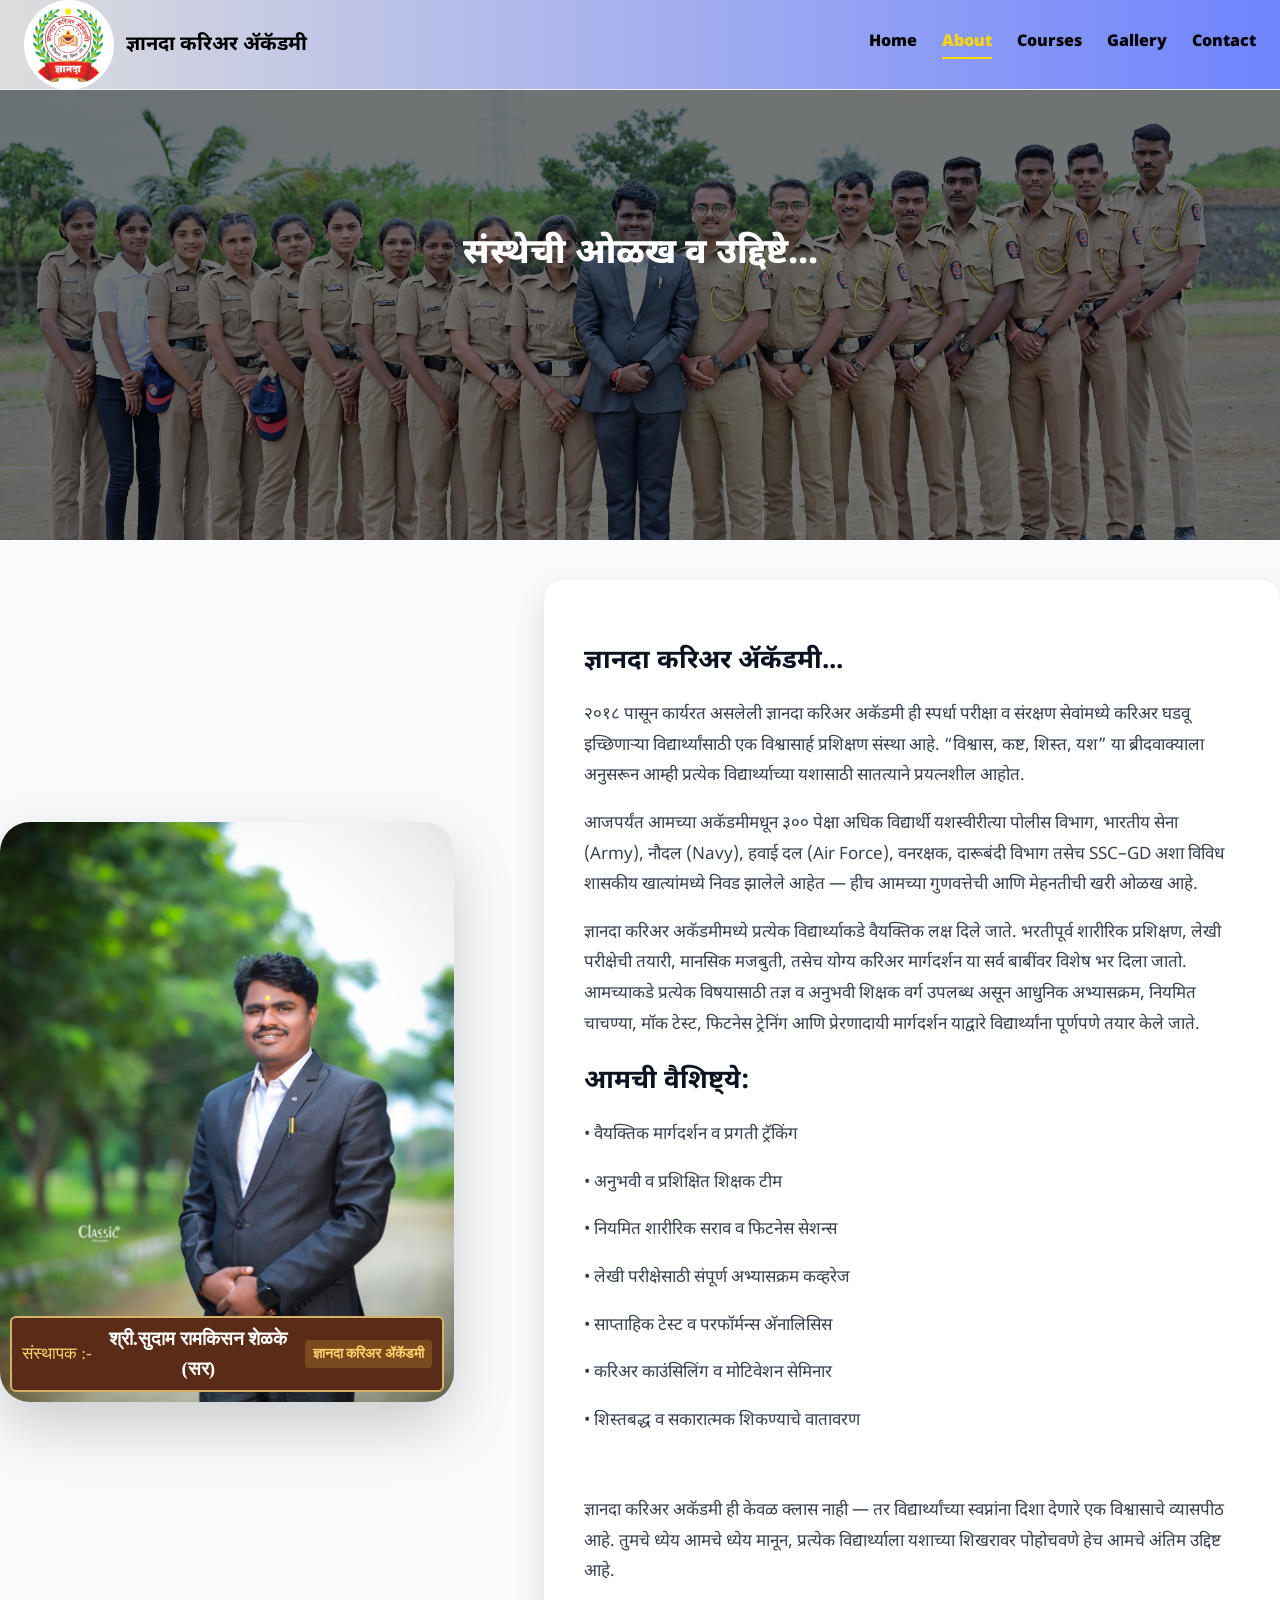
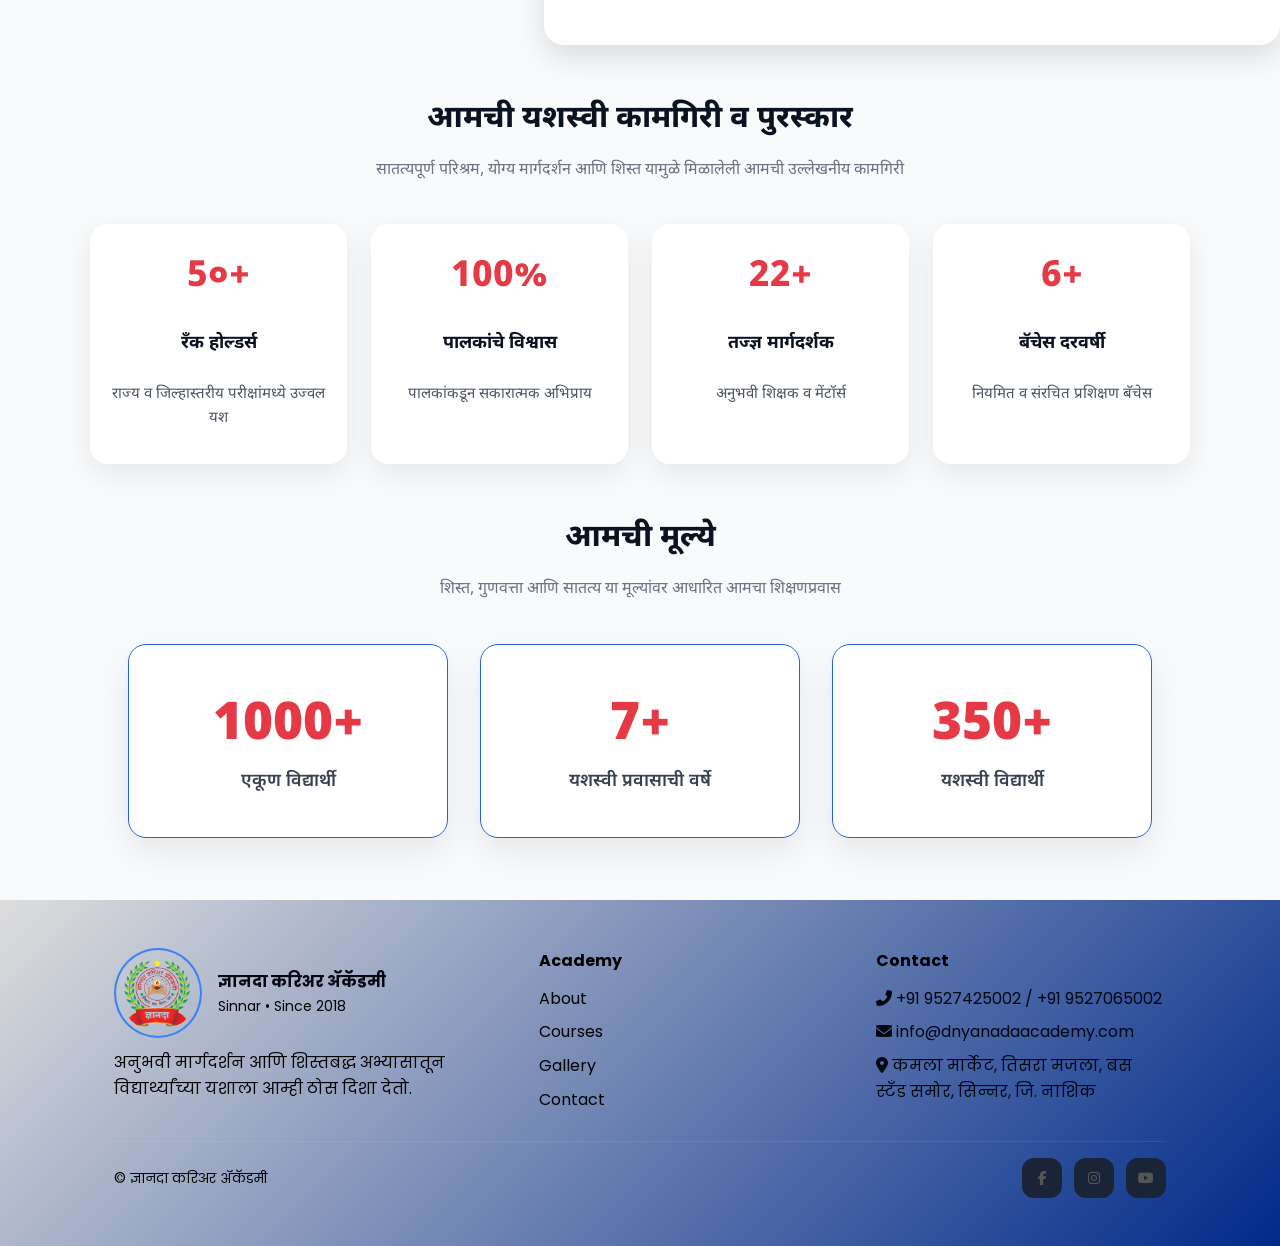
==== about.html @ b72eb9b2 "update" ====
<!doctype html>
<html lang="en">

<head>
    <meta charset="UTF-8" />
    <meta name="viewport" content="width=device-width, initial-scale=1" />
    <title>ज्ञानदा करिअर ॲकॅडमी | Dnyanada Career Academy</title>
    <link rel="preconnect" href="https://fonts.googleapis.com">
    <link rel="preconnect" href="https://fonts.gstatic.com" crossorigin>
    <!-- Noto Sans Devanagari -->
    <link href="https://fonts.googleapis.com/css2?family=Noto+Sans+Devanagari:wght@700&display=swap" rel="stylesheet">
    <!-- Optional: Poppins with Devanagari subset if you use Poppins anywhere -->
    <link href="https://fonts.googleapis.com/css2?family=Poppins:wght@700&display=swap&subset=devanagari"
        rel="stylesheet">
    <link rel="stylesheet" href="./CSS/common.css" />
    <link rel="stylesheet" href="./CSS/about.css" />
    <link rel="stylesheet" href="https://cdnjs.cloudflare.com/ajax/libs/font-awesome/6.5.0/css/all.min.css"
        crossorigin="anonymous" referrerpolicy="no-referrer" />
</head>

<body>
    <header class="site-header" id="header">
        <div class="container navbar">
            <a class="brand" href="about.html">
                <img src="./assests/logo.png" onerror="
              this.onerror = null;
              this.src = '../assets/logo-placeholder.svg';
            " alt="Dnyanada Career Academy logo" />
                <div>
                    <div class="name">ज्ञानदा करिअर ॲकॅडमी</div>
                </div>
            </a>
            <nav class="nav-links" id="navLinks">
                <a href="home.html">Home</a>
                <a href="about.html" class="active">About</a>
                <a href="courses.html">Courses</a>
                <a href="gallery.html">Gallery</a>
                <a href="contact.html">Contact</a>
            </nav>
            <button class="nav-toggle" id="navToggle" aria-label="Toggle navigation">
                <span></span>
            </button>
        </div>
    </header>

    <main>

        <!-- section 1 -->
        <section class="about-hero">
            <div class="about-overlay">
                <div class="container about-content">
                    <h1 class="section-title">संस्थेची ओळख व उद्दिष्टे...</h1>
                </div>
            </div>
        </section>

        <!--img cards in sir -->
        <section class="leader-section" style="padding: 40px 0 0">
            <div class="leader-wrapper">

                <div class="leader-card">

                    <div class="leader-img-box">
                        <img src="./assests/Founder.jpeg" alt="Director" class="leader-img">

                        <!-- Classic Name Plate -->
                        <div class="name-plate">

                            <span class="plate-left">संस्थापक :-</span>

                            <span class="plate-name">श्री.सुदाम रामकिसन शेळके (सर)</span>

                            <span class="plate-right"><strong>ज्ञानदा करिअर ॲकॅडमी</strong></span>

                        </div>
                    </div>

                </div>


                <!-- RIGHT CONTENT (VISIBLE BY DEFAULT) -->
                <div class="leader-info">
                    <h2>ज्ञानदा करिअर ॲकॅडमी...</h2>
                    <p>
                        २०१८ पासून कार्यरत असलेली ज्ञानदा करिअर अकॅडमी ही स्पर्धा परीक्षा व संरक्षण सेवांमध्ये करिअर
                        घडवू इच्छिणाऱ्या विद्यार्थ्यांसाठी एक विश्वासार्ह प्रशिक्षण संस्था आहे. “विश्वास, कष्ट, शिस्त,
                        यश” या ब्रीदवाक्याला अनुसरून आम्ही प्रत्येक विद्यार्थ्याच्या यशासाठी सातत्याने प्रयत्नशील आहोत.
                    </p>

                    <p>
                        आजपर्यंत आमच्या अकॅडमीमधून ३०० पेक्षा अधिक विद्यार्थी यशस्वीरीत्या पोलीस विभाग, भारतीय सेना
                        (Army), नौदल (Navy), हवाई दल (Air Force), वनरक्षक, दारूबंदी विभाग तसेच SSC–GD अशा विविध शासकीय
                        खात्यांमध्ये निवड झालेले आहेत — हीच आमच्या गुणवत्तेची आणि मेहनतीची खरी ओळख आहे.
                    </p>
                    <p>
                        ज्ञानदा करिअर अकॅडमीमध्ये प्रत्येक विद्यार्थ्याकडे वैयक्तिक लक्ष दिले जाते. भरतीपूर्व शारीरिक
                        प्रशिक्षण, लेखी परीक्षेची तयारी, मानसिक मजबुती, तसेच योग्य करिअर मार्गदर्शन या सर्व बाबींवर
                        विशेष भर दिला जातो. आमच्याकडे प्रत्येक विषयासाठी तज्ञ व अनुभवी शिक्षक वर्ग उपलब्ध असून आधुनिक
                        अभ्यासक्रम, नियमित चाचण्या, मॉक टेस्ट, फिटनेस ट्रेनिंग आणि प्रेरणादायी मार्गदर्शन याद्वारे
                        विद्यार्थ्यांना पूर्णपणे तयार केले जाते.
                    </p>
                    <h2>आमची वैशिष्ट्ये:</h2>
                    <p>• वैयक्तिक मार्गदर्शन व प्रगती ट्रॅकिंग</p>
                    <p>• अनुभवी व प्रशिक्षित शिक्षक टीम</p>
                    <p>• नियमित शारीरिक सराव व फिटनेस सेशन्स</p>
                    <p>• लेखी परीक्षेसाठी संपूर्ण अभ्यासक्रम कव्हरेज</p>
                    <p>• साप्ताहिक टेस्ट व परफॉर्मन्स अ‍ॅनालिसिस</p>
                    <p>• करिअर काउंसिलिंग व मोटिवेशन सेमिनार</p>
                    <p>• शिस्तबद्ध व सकारात्मक शिकण्याचे वातावरण</p><br>
                    <p>ज्ञानदा करिअर अकॅडमी ही केवळ क्लास नाही — तर विद्यार्थ्यांच्या स्वप्नांना दिशा देणारे एक
                        विश्वासाचे व्यासपीठ आहे. तुमचे ध्येय आमचे ध्येय मानून, प्रत्येक विद्यार्थ्याला यशाच्या शिखरावर
                        पोहोचवणे हेच आमचे अंतिम उद्दिष्ट आहे.</p>
                </div>

            </div>
        </section>


        <!-- Section2 Awards -->
        <section class="achievements-section" style="padding: 50px 0 0">
            <div class="container">

                <!-- Heading -->
                <h2 class="section-title center">आमची यशस्वी कामगिरी व पुरस्कार</h2>
                <p class="section-sub center">
                    सातत्यपूर्ण परिश्रम, योग्य मार्गदर्शन आणि शिस्त यामुळे मिळालेली
                    आमची उल्लेखनीय कामगिरी
                </p>

                <!-- Awards Cards -->
                <div class="awards-grid">
                    <div class="award-card">
                        <span class="award-num">5०+</span>
                        <h4>रँक होल्डर्स</h4>
                        <p>राज्य व जिल्हास्तरीय परीक्षांमध्ये उज्वल यश</p>
                    </div>

                    <div class="award-card">
                        <span class="award-num">100%</span>
                        <h4>पालकांचे विश्वास</h4>
                        <p>पालकांकडून सकारात्मक अभिप्राय</p>
                    </div>

                    <div class="award-card">
                        <span class="award-num">22+</span>
                        <h4>तज्ज्ञ मार्गदर्शक</h4>
                        <p>अनुभवी शिक्षक व मेंटॉर्स</p>
                    </div>

                    <div class="award-card">
                        <span class="award-num">6+</span>
                        <h4>बॅचेस दरवर्षी</h4>
                        <p>नियमित व संरचित प्रशिक्षण बॅचेस</p>
                    </div>
                </div>

            </div>
        </section>

        <!-- Section3 - Our Values -->
        <section style="padding: 50px 0 0">

            <!-- Heading -->
            <div class="section-heading">
                <h2 class="section-title center">आमची मूल्ये</h2>
                <p class="section-sub center">
                    शिस्त, गुणवत्ता आणि सातत्य या मूल्यांवर आधारित आमचा शिक्षणप्रवास
                </p>
            </div>
            <div class="container hero-inner; margin-bottom:0">
                <div class="hero-art">
                    <div class="stats-wrapper">
                        <div class="stats-grid">
                            <div class="stat-card">
                                <span class="num count" data-target="2000" data-suffix="+">1000+</span>
                                <span class="label">एकूण विद्यार्थी</span>
                            </div>

                            <div class="stat-card">
                                <span class="num count" data-target="7" data-suffix="+">7+</span>
                                <span class="label">यशस्वी प्रवासाची वर्षे</span>
                            </div>

                            <div class="stat-card">
                                <span class="num count" data-target="250" data-suffix="+">350+</span>
                                <span class="label">यशस्वी विद्यार्थी</span>
                            </div>
                        </div>
                    </div>
                </div>
            </div>
        </section>
    </main>

    <!-- Footer Section -->
    <footer class="site-footer">
        <div class="container footer-inner">
            <div class="footer-top">
                <!-- Brand Section -->
                <div class="footer-brand-section">
                    <div class="footer-brand">
                        <img src="./assests/logo.png" alt="Academy logo" />
                        <div>
                            <strong>ज्ञानदा करिअर ॲकॅडमी</strong>
                            <div class="academy-location">Sinnar • Since 2018</div>
                        </div>
                    </div>
                    <p class="footer-description">
                        अनुभवी मार्गदर्शन आणि शिस्तबद्ध अभ्यासातून
                        विद्यार्थ्यांच्या यशाला आम्ही ठोस दिशा देतो.
                    </p>
                </div>

                <!-- Academy Links -->
                <div class="footer-links">
                    <strong>Academy</strong>
                    <ul class="footer-list">
                        <li><a href="about.html">About</a></li>
                        <li><a href="courses.html">Courses</a></li>
                        <li><a href="gallery.html">Gallery</a></li>
                        <li><a href="contact.html">Contact</a></li>
                    </ul>
                </div>

                <!-- Contact Info -->
                <div class="footer-contact">
                    <strong>Contact</strong>
                    <!-- Make sure to include Font Awesome CDN in your <head> -->
                    <link rel="stylesheet"
                        href="https://cdnjs.cloudflare.com/ajax/libs/font-awesome/6.4.0/css/all.min.css" />

                    <ul class="footer-list" style="list-style: none; padding: 0;">
                        <li><i class="fas fa-phone-alt"></i> +91 9527425002 / +91 9527065002</li>
                        <li><i class="fas fa-envelope"></i> info@dnyanadaacademy.com</li>
                        <li><i class="fas fa-map-marker-alt"></i> कमला मार्केट, तिसरा मजला, बस स्टँड समोर, सिन्नर, जि.
                            नाशिक</li>
                    </ul>

                </div>
            </div>

            <!-- Bottom Section -->
            <div class="footer-btm">
                <span>© <span id="year"></span> ज्ञानदा करिअर ॲकॅडमी</span>
                <div class="socials">
                    <a aria-label="Facebook" href="https://www.facebook.com/profile.php?id=100071600832964#"><i
                            class="fa-brands fa-facebook-f"></i></a>
                    <a aria-label="Instagram" href="https://www.instagram.com/dnyanada_career_academy_sinnar/"><i
                            class="fa-brands fa-instagram"></i></a>
                    <a aria-label="YouTube" href="https://www.youtube.com/channel/UCG1IHAF_7FdXM3gFJqtfYqg"><i
                            class="fa-brands fa-youtube"></i></a>
                </div>
            </div>
        </div>
    </footer>
    <script src="../script.js"></script>
    <script>
        const navToggle = document.querySelector(".nav-toggle");
        const navLinks = document.querySelector(".nav-links");

        navToggle.addEventListener("click", () => {
            navLinks.classList.toggle("open");
        });
    </script>

</body>

</html>
---- CSS/common.css ----
:root {
  --brand-red: #e63946;
  --brand-gold: #f5c443;
  --brand-green: #2bb673;
  --brand-dark: #0f172a;
  --brand-mid: #1f2937;
  --brand-light: #f8fafc;
  --text: #0b1220;
  --muted: #6b7280;
  --card: #ffffff;
  --ring: rgba(229, 62, 62, 0.35);
  --shadow: 0 10px 30px rgba(0, 0, 0, 0.08);
}
* {
  box-sizing: border-box;
}
html {
  scroll-behavior: smooth;
}
body {
  margin: 0;
  font-family:
    "Inter",
    system-ui,
    -apple-system,
    Segoe UI,
    Roboto,
    Helvetica,
    Arial,
    "Noto Sans",
    "Apple Color Emoji",
    "Segoe UI Emoji";
    font-family: 'Noto Sans Devanagari', system-ui, sans-serif;
  color: var(--text);
  background: var(--brand-light);
  line-height: 1.6;
}
img {
  max-width: 100%;
  display: block;
}
a {
  color: inherit;
  text-decoration: none;
}
.name {
  color: #000;
}
.container {
  width: min(1100px, 92%);
  margin-inline: auto;
}
.section {
  padding: 35px 0;
}
.section-title {
  font-size: clamp(22px, 2.4vw, 34px);
  margin: 0 0 14px;
  font-weight: 750;
}
.section-sub {
  color: var(--muted);
  margin: 0 0 20px;
}
.btn {
  display: inline-flex;
  align-items: center;
  gap: 10px;
  padding: 12px 18px;
  border-radius: 10px;
  border: 1px solid transparent;
  font-weight: 600;
  transition: 0.2s ease;
  cursor: pointer;
  color: #000;
}
.btn.primary {
  background: var(--brand-red);
  color: #fff;
  box-shadow: 0 8px 18px rgba(230, 57, 70, 0.25);
}
.btn.primary:hover {
  transform: translateY(-1px);
  filter: brightness(0.98);
}
.btn.ghost {
  border-color: #e5e7eb;
  background: #fff;
}

/* -/* ---------------- Header ---------------- */
.site-header {
  width: 100%;
  height: 90px;
  background: linear-gradient(to right, #ddd, #6f84ff);
  border-bottom: 1px solid #eef0f4;
  position: fixed;
  top: 0;
  left: 0;
  z-index: 1000;
  display: flex;
  align-items: center;
  transition: box-shadow 0.3s ease;
}

.site-header.scrolled {
  box-shadow: 0 4px 12px rgba(0, 0, 0, 0.15);
}

/* ---------------- Navbar ---------------- */
/* ---------------- Navbar ---------------- */
.navbar {
  width: 100%;
  display: flex;
  align-items: center;
  justify-content: space-between; /* left brand, right nav */
  padding: 0 24px;
}

/* ---------------- Brand / Logo ---------------- */
/* Brand container */
.brand {
  display: flex;
  align-items: center;
  gap: 12px;
  text-decoration: none;
  color: #000;
}

/* Logo image */
.brand img {
  width: 90px;
  height: 90px;
  border-radius: 50%;
  object-fit: cover;
  background: #fff;
  padding: 4px;               /* white ring */
}

/* Brand name */
.brand .name {
  font-size: 20px;
  font-weight: 700;
  line-height: 1.2;
  white-space: nowrap;
}


/* Navbar links */
.nav-links {
  display: flex;
  align-items: center;
  gap: 25px;
}

.nav-links a {
  position: relative; /* Needed for underline effect */
  color: black;
  text-decoration: none;
  font-weight: 900;
  padding-bottom: 4px;
  transition: color 0.3s;
}

.nav-links a::after {
  content: '';
  color: #000;
  position: absolute;
  width: 0%;
  height: 2px;
  left: 0;
  bottom: 0;
  background-color: #ffd700; /* underline color */
  transition: width 0.3s;
}

.nav-links a:hover::after,
.nav-links a.active::after {
  width: 100%;
}

.nav-links a:hover,
.nav-links a.active {
  color: #ffd700;
}

/* ---------------- Mobile menu ---------------- */
.nav-toggle {
  display: none;
  background: none;
  border: none;
  cursor: pointer;
  width: 28px;
  height: 28px;
  position: relative;
  z-index: 1100;
}

.nav-toggle span,
.nav-toggle span::before,
.nav-toggle span::after {
  display: block;
  background-color: #fff;
  height: 3px;
  width: 100%;
  border-radius: 2px;
  position: absolute;
  left: 0;
  transition: 0.3s ease;
}

.nav-toggle span {
  top: 50%;
  transform: translateY(-50%);
}

.nav-toggle span::before {
  content: '';
  top: -8px;
  position: absolute;
}

.nav-toggle span::after {
  content: '';
  top: 8px;
  position: absolute;
}

/* Mobile menu styles */
@media (max-width: 900px) {
  .nav-links {
    position: fixed;
    top: 95px;
    left: 14px;
    right: 14px;
    flex-direction: column;
    align-items: stretch;
    gap: 12px;
    padding: 16px;
    background: #fff;
    border: 1px solid #eee;
    border-radius: 12px;
    box-shadow: 0 4px 12px rgba(0, 0, 0, 0.1);
    transform: translateY(-10px);
    opacity: 0;
    pointer-events: none;
    transition: 0.3s ease;
  }

  .nav-links.open {
    transform: translateY(0);
    opacity: 1;
    pointer-events: auto;
    text-align: center;
  }

  .nav-links a {
    color: #000;
  }

  .nav-links a:hover,
  .nav-links a.active {
    color: #b62121;
  }

  .nav-links a::after {
    background-color: #b62121;
  }

  .nav-toggle {
    display: block;
  }
}

/* Footer Base */
.site-footer {
  background: linear-gradient(135deg, #ddd, #002a89);
  color: #020711;
  margin-top: 40px;
  font-family: 'Poppins', sans-serif;
}

.footer-inner {
  padding: 48px 24px;
  max-width: 1200px;
  margin: auto;
}

/* Footer Top Grid */
.footer-top {
  display: grid;
  grid-template-columns: 1.3fr 1fr 1fr;
  gap: 48px;
  margin-bottom: 24px;
}

/* Brand Section */
.footer-brand-section {
  display: flex;
  flex-direction: column;
}

.footer-brand {
  display: flex;
  gap: 16px;
  align-items: center;
}

.footer-brand img {
  width: 88px;
  height: 90px;
  border-radius: 50%;
  border: 2px solid #3b82f6;
  padding: 4px;
  transition: transform 0.3s;
}

.footer-brand img:hover {
  transform: scale(1.1);
}

.academy-location {
  color: #000000;
  font-weight: 400;
  font-size: 14px;
}

.footer-description {
  margin-top: 12px;
  color: #000000;
  line-height: 1.6;
  max-width: 480px;
}

/* Footer Links & Contact */
.footer-links, .footer-contact {
  display: flex;
  flex-direction: column;
}

.footer-links strong, .footer-contact strong {
  font-size: 16px;
  margin-bottom: 12px;
  color: #000000;
}

.footer-list {
  list-style: none;
  padding: 0;
  margin: 0;
  display: grid;
  gap: 8px;
}

.footer-list a {
  color: #000000;
  text-decoration: none;
  transition: color 0.3s;
}

.footer-list a:hover {
  color: #3b82f6;
}


/* Footer Bottom */
.footer-btm {
  display: flex;
  justify-content: space-between;
  align-items: center;
  padding-top: 16px;
  border-top: 1px solid rgba(255, 255, 255, 0.08);
  font-size: 14px;
  color: #000000;
}

/* Social Icons */
.socials {
  display: flex;
  gap: 12px;
}

.socials a {
  display: flex;
  width: 40px;
  height: 40px;
  border-radius: 12px;
  align-items: center;
  justify-content: center;
  background: #1b2437;
  color: #dce3f1;
  transition: all 0.3s;
}
.socials a {
    color: #555;
    transition: color 0.3s ease;
}

/* Facebook */
.socials a[href*="facebook"]:hover {
    color: #1877f2;
}

/* Instagram */
.socials a[href*="instagram"]:hover {
    color: #e1306c;
}

/* YouTube */
.socials a[href*="youtube"]:hover {
    color: #ff0000;
}

.socials a:hover {
  background: #3b82f6;
  color: #ffffff;
  transform: scale(1.1);
}

/* Responsive Footer */
@media (max-width: 1024px) {
  .footer-top {
    grid-template-columns: 1fr 1fr;
    gap: 32px;
  }
}

@media (max-width: 768px) {
  .footer-top {
    grid-template-columns: 1fr;
    gap: 24px;
  }

  .footer-btm {
    flex-direction: column;
    gap: 12px;
    text-align: center;
  }

  .socials {
    justify-content: center;
  }
}


/* Cards and grids */
.grid {
  display: grid;
  gap: 20px;
}
.grid-2 {
  grid-template-columns: repeat(2, minmax(0, 1fr));
}
.grid-3 {
  grid-template-columns: repeat(3, minmax(0, 1fr));
}
@media (max-width: 900px) {
  .grid-3 {
    grid-template-columns: 1fr;
  }
  .grid-2 {
    grid-template-columns: 1fr;
  }
}
/* Outer wrapper centers the grid */
.stats-wrapper {
  width: 100%;
  display: flex;
  justify-content: center;
}

/* Grid should NOT take full width */
.stats-grid {
  display: grid;
  grid-template-columns: repeat(3, 260px); /* fixed card width */
  gap: 16px;
  margin: 22px auto;   /* 👈 actual centering */
}

/* Individual cards */
.stat-card {
  background: var(--card);
  border: 1px solid #2761d6;
  border-radius: 14px;
  padding: 18px;
  box-shadow: var(--shadow);
  

  display: flex;
  flex-direction: column;
  align-items: center;
  text-align: center;
}

.badge {
  display: inline-block;
  background: #fff5db;
  color: #7a4b00;
  border: 1px solid #ffe7a8;
  border-radius: 999px;
  padding: 6px 10px;
  font-weight: 700;
  font-size: 12px;
}
.stat {
  display: flex;
  gap: 10px;
  box-shadow: #0741be;

}
.stat .num {
  font-size: clamp(22px, 3.2vw, 36px);
  font-weight: 900;
}

/* Forms */
.input,
textarea {
  width: 100%;
  padding: 12px 14px;
  border-radius: 10px;
  border: 1px solid #e5e7eb;
  background: #fff;
  outline: 0;
}
.input:focus,
textarea:focus {
  border-color: var(--brand-red);
  box-shadow: 0 0 0 4px var(--ring);
}

/* Hero */
.hero {
  padding: 76px 0 24px;
  background: linear-gradient(135deg, #fff 0%, #fff6f6 48%, #fff 100%);
  min-height: 100vh;
}
.hero-inner {
  display: grid;
  grid-template-columns: 1.15fr 0.85fr;
  gap: 26px;
  align-items: stretch;
  min-height: calc(100vh - 100px);
}
.hero h1 {
  font-size: clamp(30px, 4.4vw, 54px);
  line-height: 1.08;
  margin: 0 0 10px;
}
.hero p {
  color: var(--brand-mid);
}
.hero-art {
  position: relative;
  height: 100%;
}
.hero-card {
  position: absolute;
  right: 6%;
  bottom: 8%;
  background: #fff;
  border: 1px solid #eee;
  border-radius: 12px;
  padding: 12px 14px;
  box-shadow: var(--shadow);
}
@media (max-width: 900px) {
  .hero-inner {
    grid-template-columns: 1fr;
    min-height: auto;
  }
  .hero {
    padding: 56px 0 8px;
    min-height: auto;
  }
  .hero-card {
    position: relative;
    right: auto;
    bottom: auto;
    margin-top: 12px;
  }
  .brand img {
  width: 55px;
  height: 55px;
  border-radius: 50%;
  object-fit: cover;
  background: #fff;
  padding: 4px;               /* white ring */
}
}
---- CSS/about.css ----
/* RESET */
body {
  margin: 0;
  padding: 0;
}

/* About page */
.section ul {
  margin: 8px 0 0;
  padding-left: 18px;
}

.section li {
  margin: 6px 0;
}

.stat {
  background: #fff;
  border: 1px dashed #eaeef4;
  border-radius: 12px;
  padding: 14px;
}

.stat .num {
  color: var(--brand-red);
}

.grid-3 .card p {
  color: var(--muted);
}

.section-title {
  text-align: center;
}

/* ================= HERO SECTION ================= */

.about-hero {
  position: relative;
  width: 100%;
  height: 60vh;
  margin-top: 0; /* GAP REMOVED */
  background-image: url("../assests/NCA3.jpeg");
  background-size: cover;
  background-position: center;
  background-repeat: no-repeat;
  overflow: hidden;
  display: flex;
}

.about-overlay {
  position: absolute;
  inset: 0;
  background: rgba(0, 0, 0, 0.55);
  display: flex;
  align-items: center;
  justify-content: center;
}

.about-content {
  color: #fff;
  max-width: 900px;
  padding: 0 16px;
}

.about-content .section-title {
  font-size: 35px;
  font-weight: 800;
  margin-bottom: 30px;
  color: #fff;
}

.about-content .section-sub {
  font-size: 18px;
  line-height: 1.8;
  color: #e5e7eb;
  max-width: 700px;
  margin: auto;
}

/* Responsive Hero */

@media (max-width: 900px) {
  .about-content .section-title {
    font-size: 30px;
  }

  .about-content .section-sub {
    font-size: 16px;
  }
}

@media (max-width: 400px) {
  .about-hero {
    height: 50vh;
  }
}

/* ================= LEADER SECTION ================= */

.leader-section {
  padding: 120px 20px;
  background: #f9fafb;
}

.leader-wrapper {
  max-width: 1500px;   /* wider layout */
  margin: auto;
  display: flex;
  gap: 90px;
  align-items: center;
}

/* Extra large professional card */
.leader-card {
  width: 520px;        /* BIGGER card */
  background: #ffffff;
  border-radius: 30px;
  overflow: hidden;
  text-align: center;
  box-shadow: 0 25px 60px rgba(0,0,0,0.18);
  transition: all 0.35s ease;
}

.leader-card:hover {
  transform: translateY(-10px);
}

/* Image container */
.leader-img-box {
  position: relative;
  width: 100%;
  height: 580px;     /* BIG portrait height */
  overflow: hidden;
}

/* Image */
.leader-img {
  width: 100%;
  height: 100%;
  object-fit: cover;
  cursor: pointer;
  transition: transform 0.5s ease;
}

.leader-img:hover {
  transform: scale(1.08);
}

/* ================= RESPONSIVE ================= */

/* Large laptops */
@media (max-width: 1200px) {
  .leader-wrapper {
    gap: 60px;
  }

  .leader-card {
    width: 460px;
  }

  .leader-img-box {
    height: 520px;
  }
}

/* Tablets */
@media (max-width: 992px) {
  .leader-wrapper {
    flex-direction: column;
    text-align: center;
  }

  .leader-card {
    width: 80%;
    max-width: 480px;
  }

  .leader-img-box {
    height: 500px;
  }
}

/* Small tablets / large phones */
@media (max-width: 768px) {
  .leader-section {
    padding: 80px 15px;
  }

  .leader-card {
    width: 100%;
  }

  .leader-img-box {
    height: 460px;
  }
}

/* Mobile phones */
@media (max-width: 480px) {
  .leader-section {
    padding: 60px 10px;
  }

  .leader-card {
    border-radius: 22px;
  }

  .leader-img-box {
    height: 380px;
  }

  .leader-wrapper {
    gap: 40px;
  }
}


/* ===== CLASSIC NAME PLATE ===== */

.name-plate{
  position:absolute;
  bottom:10px;
  left:10px;
  right:10px;

  background:#5a2b16;
  border:2px solid #d6b16a;

  padding:6px 10px;

  display:flex;
  align-items:center;
  justify-content:space-between;

  border-radius:6px;

  font-family:"Noto Serif Devanagari", serif;
}

/* Left label */
.plate-left{
  color:#ffd36b;
  font-size:17px;
  white-space:nowrap;
}

/* Center Name */
.plate-name{
  color:#fff;
  font-size:19px;
  font-weight:600;
  text-align:center;
  flex:1;
}

/* Right badge */
.plate-right{
  background:#7a4a1f;
  color:#ffd36b;
  padding:3px 8px;
  border-radius:4px;
  font-size:14px;
  white-space:nowrap;
}
/* ================= NAME PLATE RESPONSIVE ================= */

/* Laptops */
@media (max-width: 1200px) {
  .plate-left {
    font-size: 16px;
  }

  .plate-name {
    font-size: 18px;
  }

  .plate-right {
    font-size: 13px;
  }
}

/* Tablets */
@media (max-width: 992px) {
  .name-plate {
    padding: 6px 8px;
  }

  .plate-left {
    font-size: 15px;
  }

  .plate-name {
    font-size: 17px;
  }

  .plate-right {
    font-size: 12px;
  }
}

/* Small tablets / phones */
@media (max-width: 768px) {
  .name-plate {
    flex-direction: column;
    gap: 4px;
    padding: 8px;
    text-align: center;
  }

  .plate-name {
    font-size: 18px;
  }

  .plate-left,
  .plate-right {
    font-size: 13px;
  }
}

/* Mobile phones */
@media (max-width: 480px) {
  .name-plate {
    bottom: 8px;
    left: 8px;
    right: 8px;
    border-radius: 5px;
  }

  .plate-name {
    font-size: 20px;
  }

  .plate-left,
  .plate-right {
    font-size: 18px;
  }

  .plate-right {
    padding: 2px 6px;
  }
}

.profile-content {
  padding: 18px 15px 22px;
}

.profile-content h3 {
  font-size: 22px;
  margin-bottom: 6px;
  color: #111827;
  font-weight: 700;
}

.profile-content p {
  font-size: 15px;
  color: #6b7280;
}

.leader-info {
  width: 65%;
  background: #fff;
  padding: 40px;
  border-radius: 20px;
  box-shadow: 0 12px 30px rgba(0,0,0,0.12);
}

.leader-info h2 {
  font-size: 26px;
  margin-bottom: 15px;
}

.leader-info p {
  font-size: 17px;
  line-height: 1.8;
  color: #374151;
}

/* Mobile Leader */

@media (max-width: 900px) {
  .leader-wrapper {
    flex-direction: column;
  }

  .leader-info {
    width: 100%;
  }

  .leader-img {
    height: 260px;
  }
}

/* ================= AWARDS ================= */

.achievements-section {
  padding: 50px 20px;
  background: #f8fafc;
}

.center {
  text-align: center;
}

.awards-grid {
  display: grid;
  grid-template-columns: repeat(4, 1fr);
  gap: 24px;
  margin-top: 40px;
}

.award-card {
  height: 240px;
  background: #fff;
  border-radius: 18px;
  padding: 25px 20px;
  text-align: center;
  box-shadow: 0 10px 30px rgba(0,0,0,0.08);
  transition: all 0.3s ease;
  cursor: pointer;
}

.award-card:hover,
.award-card:active {
  background: #2563eb;
  color: #fff;
  transform: translateY(-6px);
}

.award-num {
  font-size: 36px;
  font-weight: 800;
  color: var(--brand-red);
  display: block;
  margin-bottom: 10px;
}

.award-card:hover .award-num,
.award-card:hover h4,
.award-card:hover p {
  color: #fff;
}

.award-card h4 {
  font-size: 18px;
  font-weight: 700;
}

.award-card p {
  font-size: 15px;
  color: #4b5563;
}

@media (max-width: 900px) {
  .awards-grid {
    grid-template-columns: repeat(2, 1fr);
  }
}

@media (max-width: 480px) {
  .awards-grid {
    grid-template-columns: 1fr;
  }
}

/* ================= STATS ================= */

.stats-grid {
  display: grid;
  grid-template-columns: repeat(3, 1fr);
  gap: 32px;
  justify-items: center;
}

.stat-card {
  background: #ffffff;
  border-radius: 18px;
  padding: 40px 30px;
  min-width: 320px;
  text-align: center;
  box-shadow: 0 14px 34px rgba(0, 0, 0, 0.08);
  transition: all 0.3s ease;
}

.stat-card:hover {
  transform: translateY(-10px);
  background: #f8fafc;
}

.stat-card .num {
  font-size: 52px;
  font-weight: 900;
  color: var(--brand-red);
}

.stat-card .label {
  font-size: 18px;
  font-weight: 600;
  color: #374151;
}

.stat-card:hover .num {
  color: #2563eb;
}

@media (max-width: 900px) {
  .stats-grid {
    grid-template-columns: 1fr;
  }

  .stat-card {
    min-width: 100%;
  }

  .stat-card .num {
    font-size: 35px;
  }
}
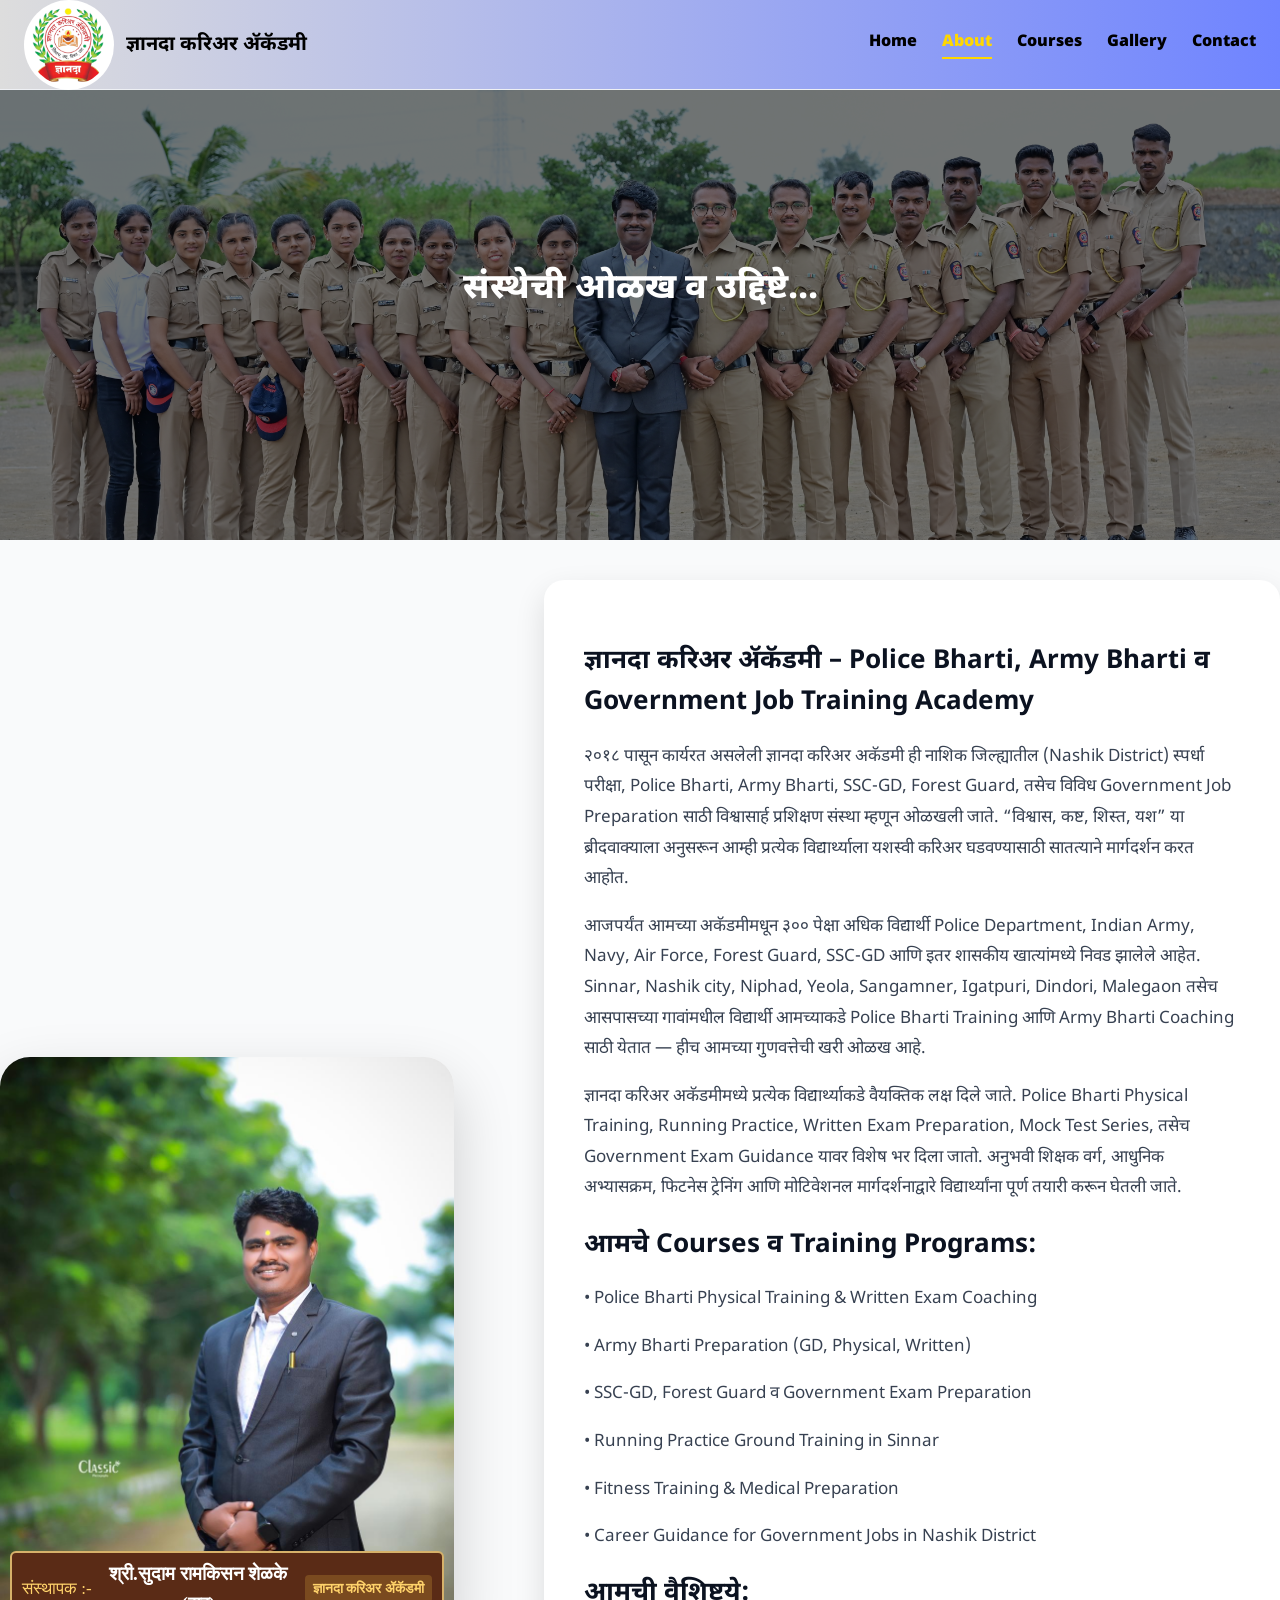
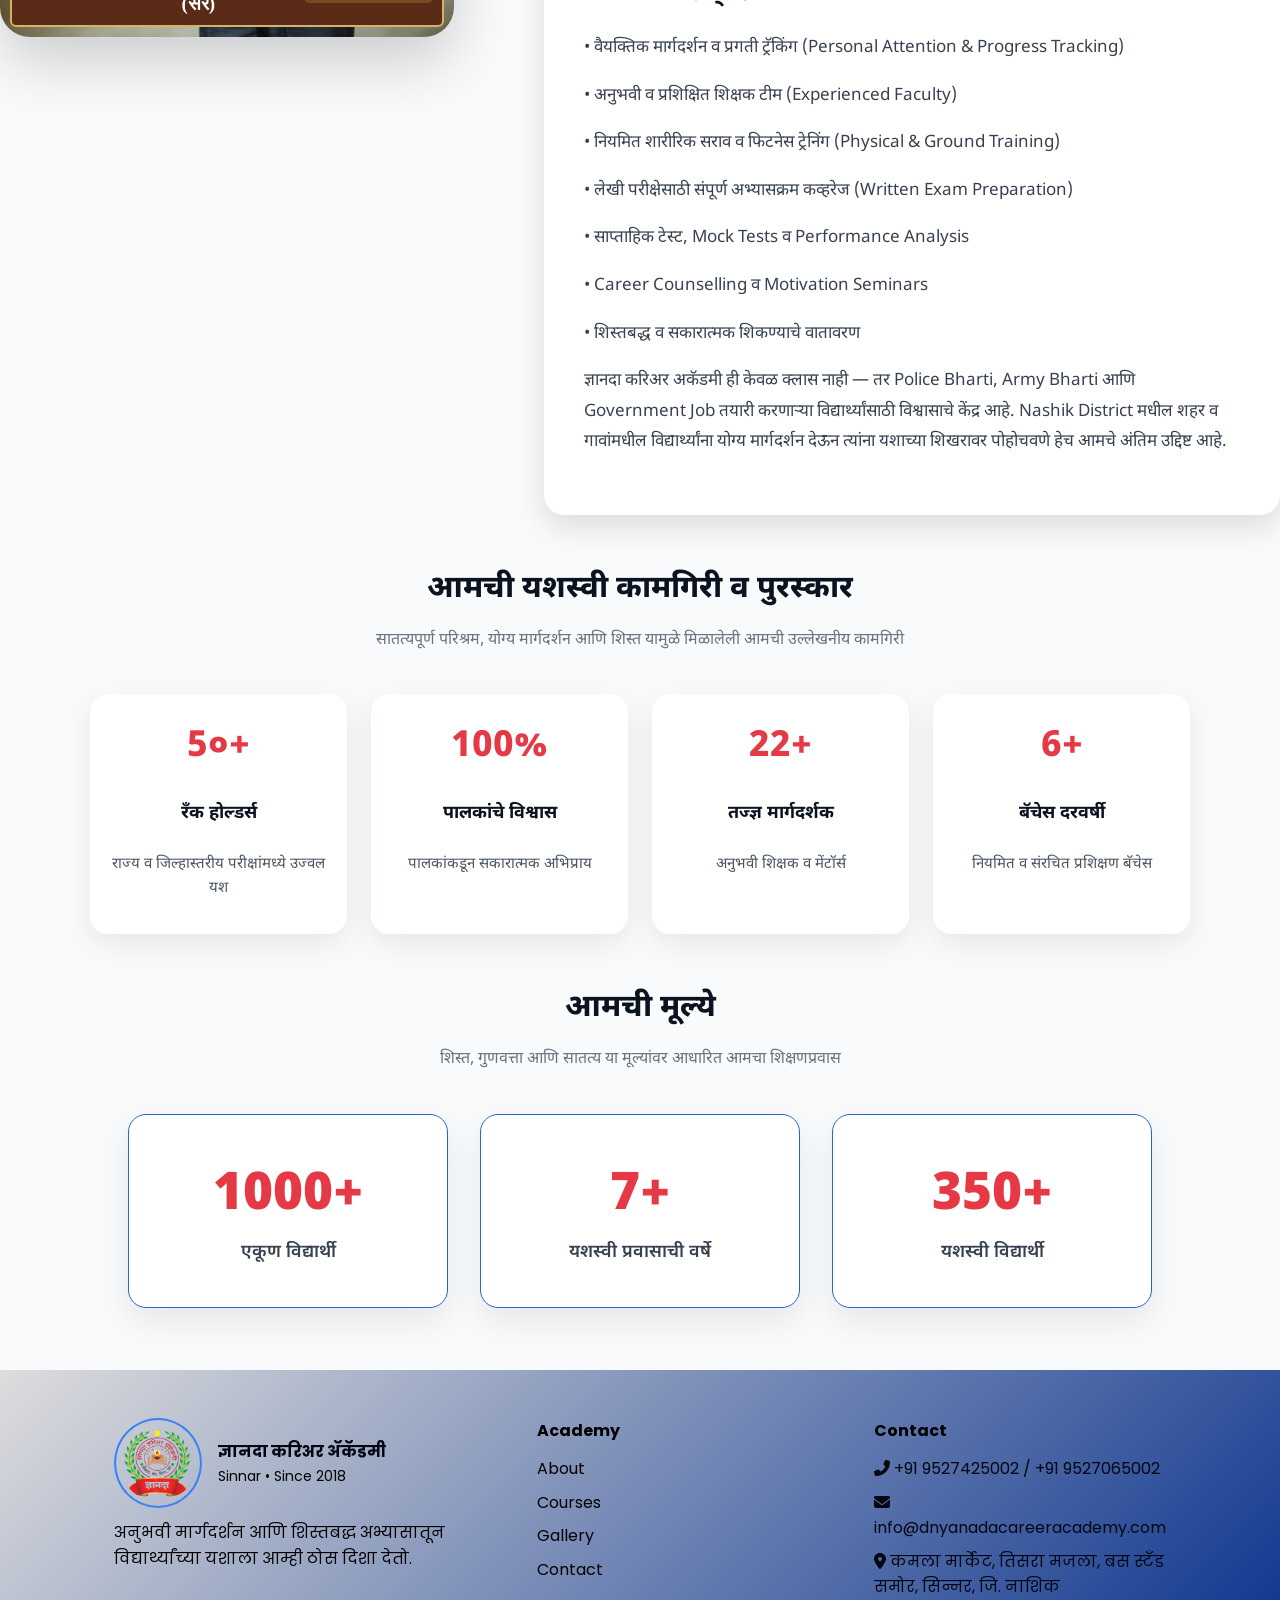
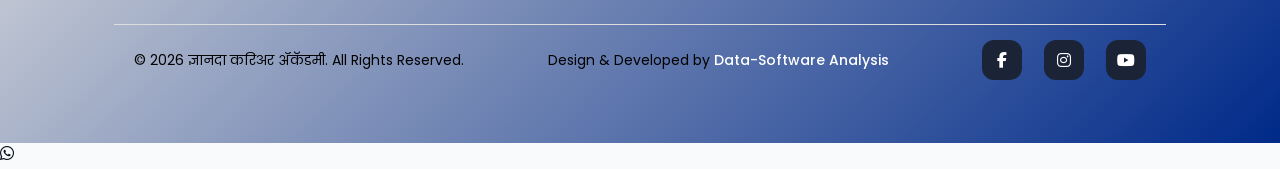
==== commit 6f33f709: "update" ====
--- a/about.html
+++ b/about.html
@@ -2,20 +2,73 @@
 <html lang="en">
 
 <head>
-    <meta charset="UTF-8" />
-    <meta name="viewport" content="width=device-width, initial-scale=1" />
-    <title>ज्ञानदा करिअर ॲकॅडमी | Dnyanada Career Academy</title>
-    <link rel="preconnect" href="https://fonts.googleapis.com">
-    <link rel="preconnect" href="https://fonts.gstatic.com" crossorigin>
-    <!-- Noto Sans Devanagari -->
-    <link href="https://fonts.googleapis.com/css2?family=Noto+Sans+Devanagari:wght@700&display=swap" rel="stylesheet">
-    <!-- Optional: Poppins with Devanagari subset if you use Poppins anywhere -->
-    <link href="https://fonts.googleapis.com/css2?family=Poppins:wght@700&display=swap&subset=devanagari"
-        rel="stylesheet">
-    <link rel="stylesheet" href="./CSS/common.css" />
-    <link rel="stylesheet" href="./CSS/about.css" />
-    <link rel="stylesheet" href="https://cdnjs.cloudflare.com/ajax/libs/font-awesome/6.5.0/css/all.min.css"
-        crossorigin="anonymous" referrerpolicy="no-referrer" />
+ <meta charset="UTF-8" />
+<meta name="viewport" content="width=device-width, initial-scale=1" />
+
+<title>About Best Police Bharti Academy in Sinnar Nashik | Army & Govt Job Training</title>
+
+<meta name="description" content="Dnyanada Career Academy is the leading Police Bharti and Army training academy in Sinnar, Nashik offering physical training, running practice, written exam preparation and government job guidance in Maharashtra. Admission open." />
+
+<meta name="keywords" content="
+police bharti academy in sinnar,
+best police bharti training sinnar nashik,
+army bharti training sinnar,
+government job training academy sinnar,
+police bharti ground practice sinnar,
+running practice for police bharti sinnar,
+maharashtra police bharti preparation academy,
+army written exam coaching sinnar,
+police recruitment coaching sinnar,
+best police academy in nashik district,
+army gd coaching sinnar,
+police bharti near me sinnar,
+army bharti classes near me,
+government exam coaching sinnar nashik,
+physical training police bharti sinnar
+" />
+
+<meta name="author" content="Dnyanada Career Academy Sinnar" />
+<meta name="robots" content="index, follow, max-snippet:-1, max-image-preview:large" />
+<meta name="language" content="English, Marathi" />
+
+<!-- Strong Local SEO -->
+<meta name="geo.region" content="IN-MH" />
+<meta name="geo.placename" content="Sinnar, Nashik, Maharashtra, India" />
+<meta name="geo.position" content="19.8456;73.9984" />
+<meta name="ICBM" content="19.8456,73.9984" />
+
+<!-- Open Graph -->
+<meta property="og:title" content="Best Police Bharti & Army Training Academy in Sinnar Nashik | Admission Open" />
+<meta property="og:description" content="Top academy for Police Bharti, Army Bharti and government job preparation in Sinnar with physical ground training and written exam coaching." />
+<meta property="og:type" content="website" />
+<meta property="og:locale" content="en_IN" />
+
+<!-- Canonical -->
+<link rel="canonical" href="https://dnyanadacareeracademy.com/about" />
+
+<!-- Fonts -->
+<link rel="preconnect" href="https://fonts.googleapis.com">
+<link rel="preconnect" href="https://fonts.gstatic.com" crossorigin>
+
+<link href="https://fonts.googleapis.com/css2?family=Noto+Sans+Devanagari:wght@700&display=swap" rel="stylesheet">
+<link href="https://fonts.googleapis.com/css2?family=Poppins:wght@700&display=swap&subset=devanagari" rel="stylesheet">
+
+<!-- CSS -->
+<link rel="stylesheet" href="./CSS/common.css" />
+<link rel="stylesheet" href="./CSS/about.css" />
+
+<!-- Icons -->
+<link rel="stylesheet" href="https://cdnjs.cloudflare.com/ajax/libs/font-awesome/6.5.0/css/all.min.css"/>
+
+<!-- Google tag (gtag.js) -->
+<script async src="https://www.googletagmanager.com/gtag/js?id=G-FPW840FKW6"></script>
+<script>
+  window.dataLayer = window.dataLayer || [];
+  function gtag(){dataLayer.push(arguments);}
+  gtag('js', new Date());
+
+  gtag('config', 'G-FPW840FKW6');
+</script>
 </head>
 
 <body>
@@ -31,7 +84,7 @@
                 </div>
             </a>
             <nav class="nav-links" id="navLinks">
-                <a href="home.html">Home</a>
+                <a href="index.html">Home</a>
                 <a href="about.html" class="active">About</a>
                 <a href="courses.html">Courses</a>
                 <a href="gallery.html">Gallery</a>
@@ -78,39 +131,55 @@
                 </div>
 
 
-                <!-- RIGHT CONTENT (VISIBLE BY DEFAULT) -->
-                <div class="leader-info">
-                    <h2>ज्ञानदा करिअर ॲकॅडमी...</h2>
-                    <p>
-                        २०१८ पासून कार्यरत असलेली ज्ञानदा करिअर अकॅडमी ही स्पर्धा परीक्षा व संरक्षण सेवांमध्ये करिअर
-                        घडवू इच्छिणाऱ्या विद्यार्थ्यांसाठी एक विश्वासार्ह प्रशिक्षण संस्था आहे. “विश्वास, कष्ट, शिस्त,
-                        यश” या ब्रीदवाक्याला अनुसरून आम्ही प्रत्येक विद्यार्थ्याच्या यशासाठी सातत्याने प्रयत्नशील आहोत.
-                    </p>
-
-                    <p>
-                        आजपर्यंत आमच्या अकॅडमीमधून ३०० पेक्षा अधिक विद्यार्थी यशस्वीरीत्या पोलीस विभाग, भारतीय सेना
-                        (Army), नौदल (Navy), हवाई दल (Air Force), वनरक्षक, दारूबंदी विभाग तसेच SSC–GD अशा विविध शासकीय
-                        खात्यांमध्ये निवड झालेले आहेत — हीच आमच्या गुणवत्तेची आणि मेहनतीची खरी ओळख आहे.
-                    </p>
-                    <p>
-                        ज्ञानदा करिअर अकॅडमीमध्ये प्रत्येक विद्यार्थ्याकडे वैयक्तिक लक्ष दिले जाते. भरतीपूर्व शारीरिक
-                        प्रशिक्षण, लेखी परीक्षेची तयारी, मानसिक मजबुती, तसेच योग्य करिअर मार्गदर्शन या सर्व बाबींवर
-                        विशेष भर दिला जातो. आमच्याकडे प्रत्येक विषयासाठी तज्ञ व अनुभवी शिक्षक वर्ग उपलब्ध असून आधुनिक
-                        अभ्यासक्रम, नियमित चाचण्या, मॉक टेस्ट, फिटनेस ट्रेनिंग आणि प्रेरणादायी मार्गदर्शन याद्वारे
-                        विद्यार्थ्यांना पूर्णपणे तयार केले जाते.
-                    </p>
-                    <h2>आमची वैशिष्ट्ये:</h2>
-                    <p>• वैयक्तिक मार्गदर्शन व प्रगती ट्रॅकिंग</p>
-                    <p>• अनुभवी व प्रशिक्षित शिक्षक टीम</p>
-                    <p>• नियमित शारीरिक सराव व फिटनेस सेशन्स</p>
-                    <p>• लेखी परीक्षेसाठी संपूर्ण अभ्यासक्रम कव्हरेज</p>
-                    <p>• साप्ताहिक टेस्ट व परफॉर्मन्स अ‍ॅनालिसिस</p>
-                    <p>• करिअर काउंसिलिंग व मोटिवेशन सेमिनार</p>
-                    <p>• शिस्तबद्ध व सकारात्मक शिकण्याचे वातावरण</p><br>
-                    <p>ज्ञानदा करिअर अकॅडमी ही केवळ क्लास नाही — तर विद्यार्थ्यांच्या स्वप्नांना दिशा देणारे एक
-                        विश्वासाचे व्यासपीठ आहे. तुमचे ध्येय आमचे ध्येय मानून, प्रत्येक विद्यार्थ्याला यशाच्या शिखरावर
-                        पोहोचवणे हेच आमचे अंतिम उद्दिष्ट आहे.</p>
-                </div>
+              <div class="leader-info">
+    <h2>ज्ञानदा करिअर ॲकॅडमी – Police Bharti, Army Bharti व Government Job Training Academy</h2>
+
+    <p>
+        २०१८ पासून कार्यरत असलेली ज्ञानदा करिअर अकॅडमी ही नाशिक जिल्ह्यातील (Nashik District) स्पर्धा परीक्षा,
+        Police Bharti, Army Bharti, SSC-GD, Forest Guard, तसेच विविध Government Job Preparation साठी
+        विश्वासार्ह प्रशिक्षण संस्था म्हणून ओळखली जाते. “विश्वास, कष्ट, शिस्त, यश” या ब्रीदवाक्याला अनुसरून आम्ही
+        प्रत्येक विद्यार्थ्याला यशस्वी करिअर घडवण्यासाठी सातत्याने मार्गदर्शन करत आहोत.
+    </p>
+
+    <p>
+        आजपर्यंत आमच्या अकॅडमीमधून ३०० पेक्षा अधिक विद्यार्थी Police Department, Indian Army, Navy,
+        Air Force, Forest Guard, SSC-GD आणि इतर शासकीय खात्यांमध्ये निवड झालेले आहेत. Sinnar, Nashik city,
+        Niphad, Yeola, Sangamner, Igatpuri, Dindori, Malegaon तसेच आसपासच्या गावांमधील विद्यार्थी आमच्याकडे
+        Police Bharti Training आणि Army Bharti Coaching साठी येतात — हीच आमच्या गुणवत्तेची खरी ओळख आहे.
+    </p>
+
+    <p>
+        ज्ञानदा करिअर अकॅडमीमध्ये प्रत्येक विद्यार्थ्याकडे वैयक्तिक लक्ष दिले जाते. Police Bharti Physical Training,
+        Running Practice, Written Exam Preparation, Mock Test Series, तसेच Government Exam Guidance यावर
+        विशेष भर दिला जातो. अनुभवी शिक्षक वर्ग, आधुनिक अभ्यासक्रम, फिटनेस ट्रेनिंग आणि मोटिवेशनल मार्गदर्शनाद्वारे
+        विद्यार्थ्यांना पूर्ण तयारी करून घेतली जाते.
+    </p>
+
+    <h2>आमचे Courses व Training Programs:</h2>
+
+    <p>• Police Bharti Physical Training & Written Exam Coaching</p>
+    <p>• Army Bharti Preparation (GD, Physical, Written)</p>
+    <p>• SSC-GD, Forest Guard व Government Exam Preparation</p>
+    <p>• Running Practice Ground Training in Sinnar</p>
+    <p>• Fitness Training & Medical Preparation</p>
+    <p>• Career Guidance for Government Jobs in Nashik District</p>
+
+    <h2>आमची वैशिष्ट्ये:</h2>
+
+    <p>• वैयक्तिक मार्गदर्शन व प्रगती ट्रॅकिंग (Personal Attention & Progress Tracking)</p>
+    <p>• अनुभवी व प्रशिक्षित शिक्षक टीम (Experienced Faculty)</p>
+    <p>• नियमित शारीरिक सराव व फिटनेस ट्रेनिंग (Physical & Ground Training)</p>
+    <p>• लेखी परीक्षेसाठी संपूर्ण अभ्यासक्रम कव्हरेज (Written Exam Preparation)</p>
+    <p>• साप्ताहिक टेस्ट, Mock Tests व Performance Analysis</p>
+    <p>• Career Counselling व Motivation Seminars</p>
+    <p>• शिस्तबद्ध व सकारात्मक शिकण्याचे वातावरण</p>
+
+    <p>
+        ज्ञानदा करिअर अकॅडमी ही केवळ क्लास नाही — तर Police Bharti, Army Bharti आणि Government Job
+        तयारी करणाऱ्या विद्यार्थ्यांसाठी विश्वासाचे केंद्र आहे. Nashik District मधील शहर व गावांमधील विद्यार्थ्यांना
+        योग्य मार्गदर्शन देऊन त्यांना यशाच्या शिखरावर पोहोचवणे हेच आमचे अंतिम उद्दिष्ट आहे.
+    </p>
+</div>
 
             </div>
         </section>
@@ -231,7 +300,7 @@
 
                     <ul class="footer-list" style="list-style: none; padding: 0;">
                         <li><i class="fas fa-phone-alt"></i> +91 9527425002 / +91 9527065002</li>
-                        <li><i class="fas fa-envelope"></i> info@dnyanadaacademy.com</li>
+                        <li><i class="fas fa-envelope"></i> info@dnyanadacareeracademy.com</li>
                         <li><i class="fas fa-map-marker-alt"></i> कमला मार्केट, तिसरा मजला, बस स्टँड समोर, सिन्नर, जि.
                             नाशिक</li>
                     </ul>
@@ -239,20 +308,83 @@
                 </div>
             </div>
 
-            <!-- Bottom Section -->
-            <div class="footer-btm">
-                <span>© <span id="year"></span> ज्ञानदा करिअर ॲकॅडमी</span>
-                <div class="socials">
-                    <a aria-label="Facebook" href="https://www.facebook.com/profile.php?id=100071600832964#"><i
-                            class="fa-brands fa-facebook-f"></i></a>
-                    <a aria-label="Instagram" href="https://www.instagram.com/dnyanada_career_academy_sinnar/"><i
-                            class="fa-brands fa-instagram"></i></a>
-                    <a aria-label="YouTube" href="https://www.youtube.com/channel/UCG1IHAF_7FdXM3gFJqtfYqg"><i
-                            class="fa-brands fa-youtube"></i></a>
-                </div>
-            </div>
+                 <!-- Bottom Section -->
+<div class="footer-btm">
+    <div class="footer-copy">
+        <span>
+            © <span id="year"></span> ज्ञानदा करिअर ॲकॅडमी. All Rights Reserved.
+        </span>
+    </div>
+
+    <div class="footer-credit">
+        <span>
+            Design & Developed by 
+            <a href="https://www.data-softwareanalysis.com" target="_blank">
+                Data-Software Analysis
+            </a>
+        </span>
+    </div>
+
+    <div class="socials">
+        <a aria-label="Facebook" href="https://www.facebook.com/profile.php?id=100071600832964#">
+            <i class="fa-brands fa-facebook-f"></i>
+        </a>
+        <a aria-label="Instagram" href="https://www.instagram.com/dnyanada_career_academy_sinnar/">
+            <i class="fa-brands fa-instagram"></i>
+        </a>
+        <a aria-label="YouTube" href="https://www.youtube.com/channel/UCG1IHAF_7FdXM3gFJqtfYqg">
+            <i class="fa-brands fa-youtube"></i>
+        </a>
+    </div>
+</div>
+<style>
+    .footer-btm {
+    border-top: 1px solid #ddd;
+    padding: 15px 20px;
+    display: flex;
+    flex-wrap: wrap;
+    justify-content: space-between;
+    align-items: center;
+    font-size: 14px;
+    /*background: #f9f9f9;*/
+}
+
+.footer-btm a {
+    text-decoration: none;
+    color: #ffffff;
+    font-weight: 500;
+}
+
+.footer-btm a:hover {
+    text-decoration: underline;
+}
+
+.footer-credit {
+    margin: 5px 0;
+}
+
+.socials a {
+    margin-left: 10px;
+    color: #ffffff;
+    font-size: 16px;
+    transition: 0.3s;
+}
+
+.socials a:hover {
+    color: #0a58ca;
+}
+
+</style>
+<script>
+    document.getElementById("year").textContent = new Date().getFullYear();
+</script>
+
         </div>
     </footer>
+        <!-- WhatsApp Floating Button -->
+    <a href="https://wa.me/919527425002" target="_blank" class="whatsapp-float" aria-label="WhatsApp Chat">
+        <i class="fa-brands fa-whatsapp"></i>
+    </a>
     <script src="../script.js"></script>
     <script>
         const navToggle = document.querySelector(".nav-toggle");
--- a/CSS/about.css
+++ b/CSS/about.css
@@ -66,7 +66,7 @@
 .about-content .section-title {
   font-size: 35px;
   font-weight: 800;
-  margin-bottom: 30px;
+  margin-bottom: -40px;
   color: #fff;
 }
 
